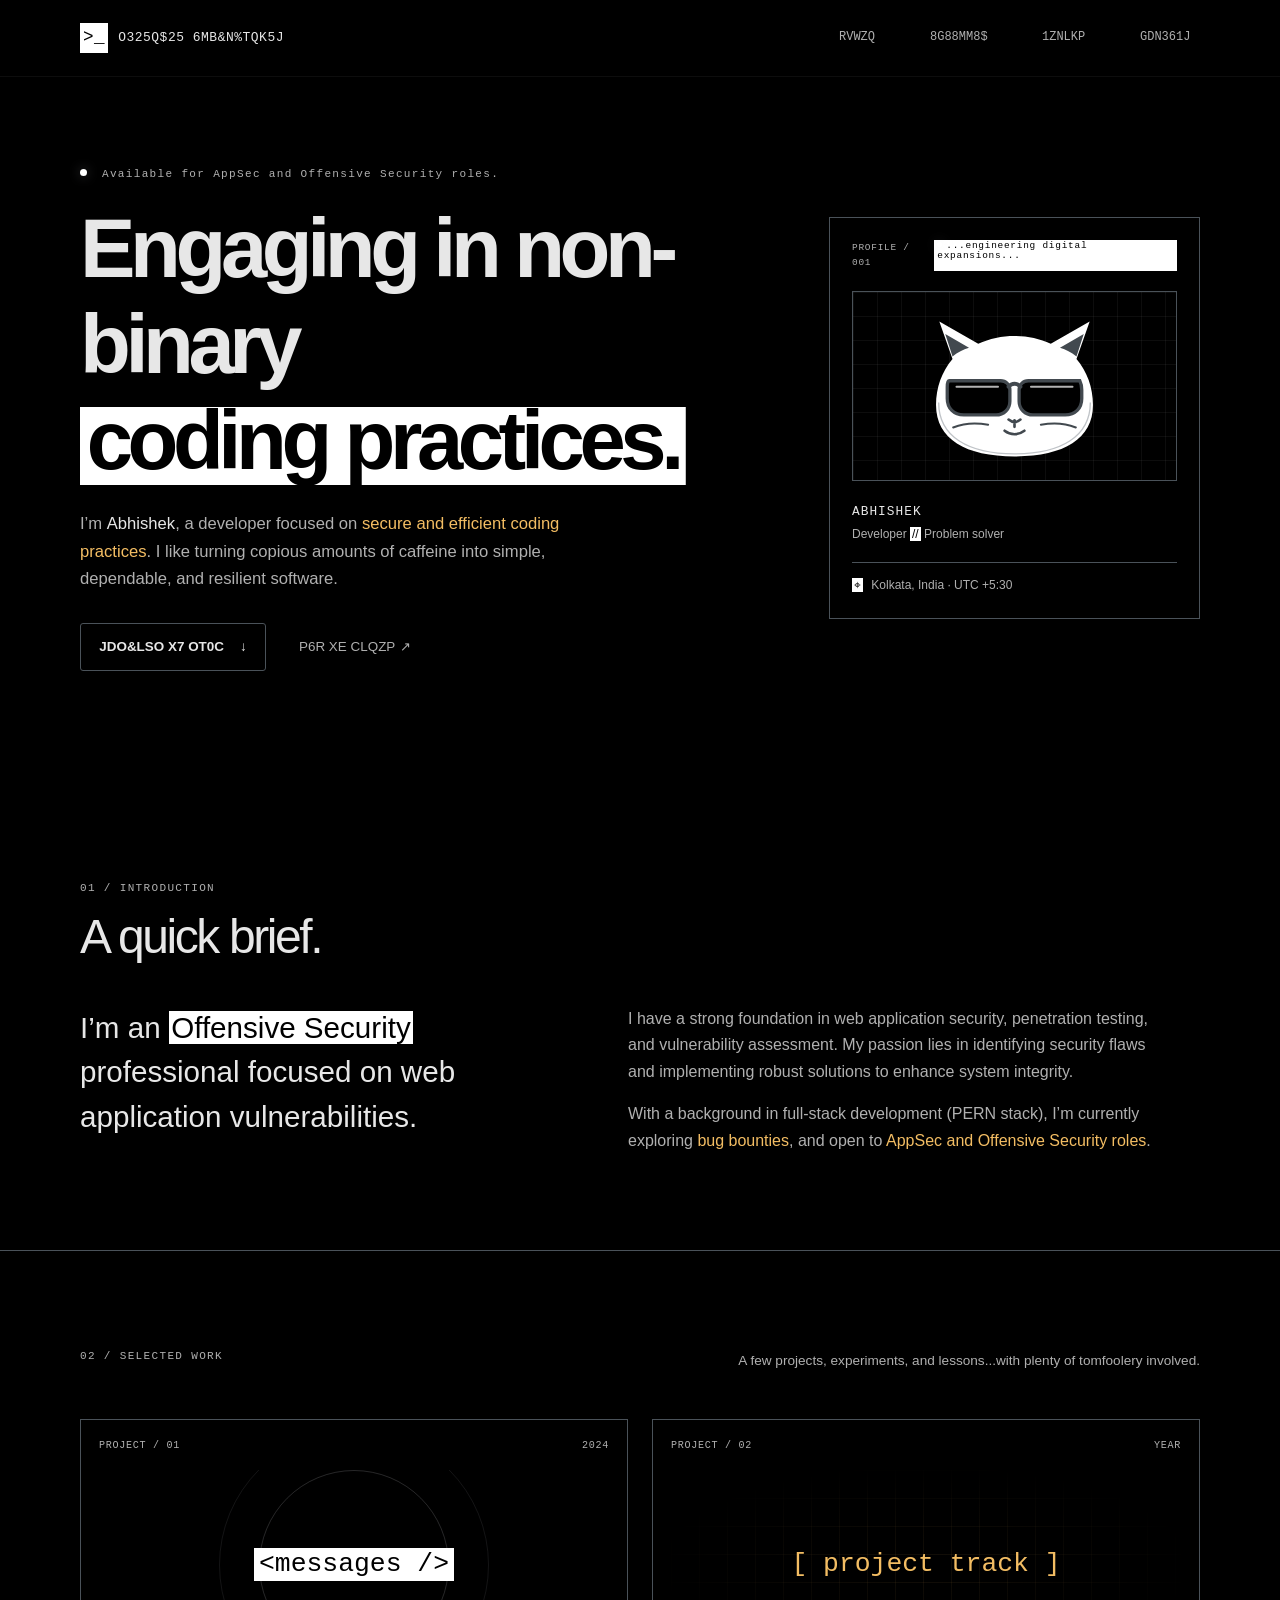
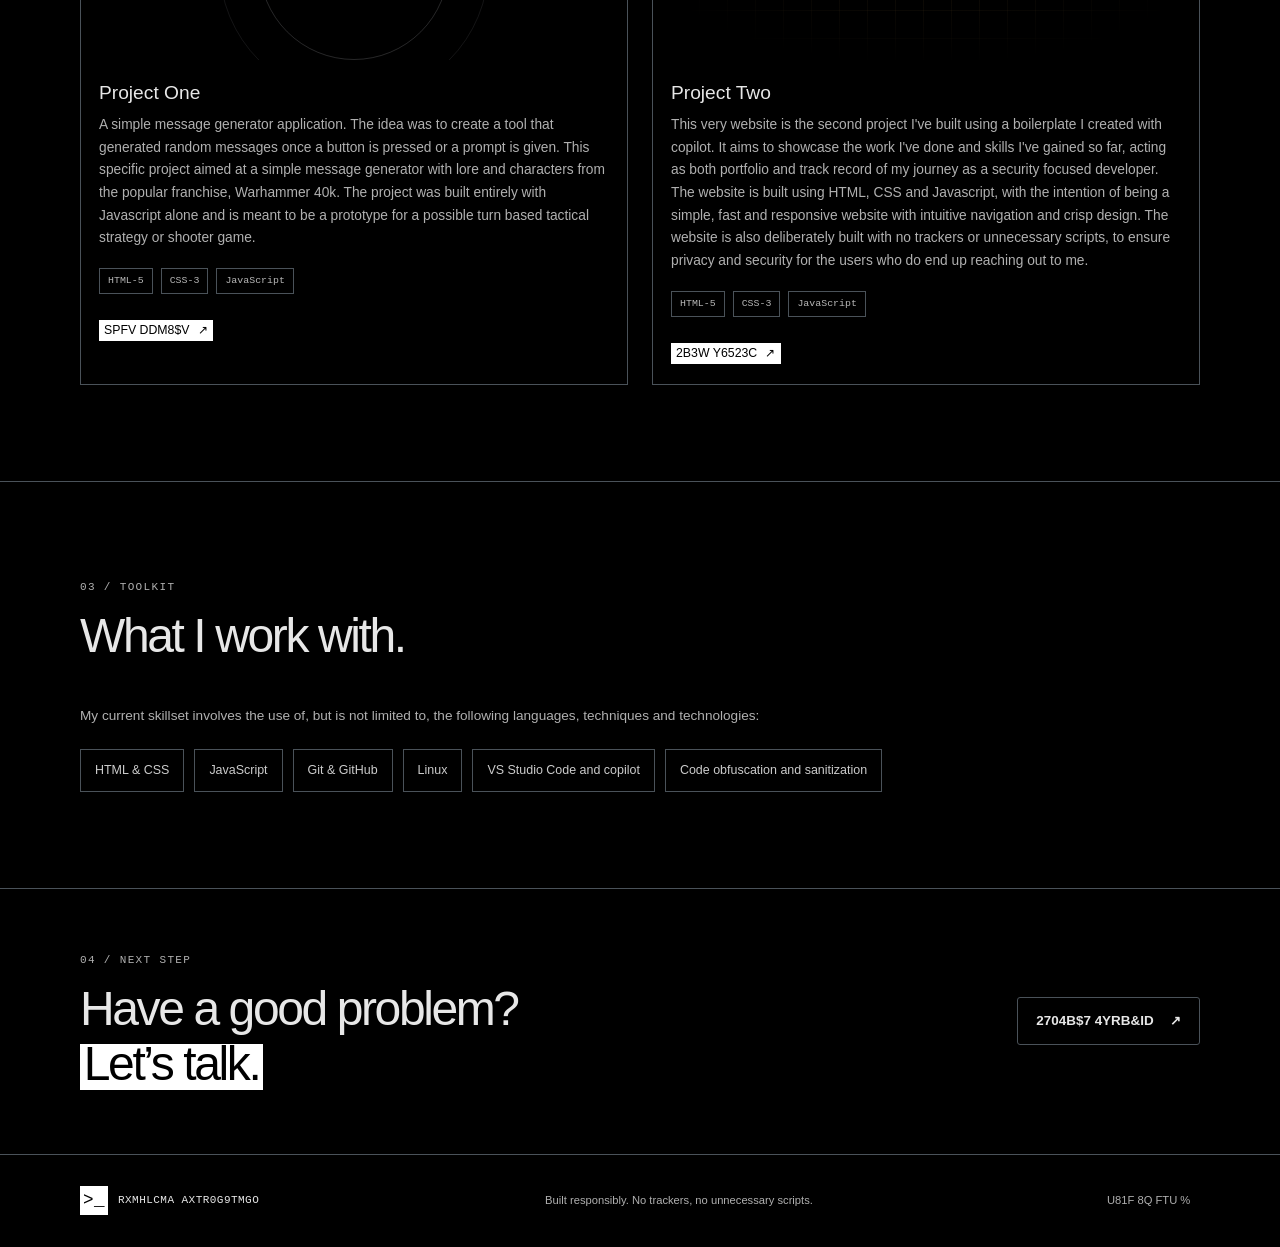
==== index.html @ ec0efe95 "initial commit" ====
<!doctype html>
<html lang="en">
  <head>
    <meta charset="utf-8" />
    <meta name="viewport" content="width=device-width, initial-scale=1" />
    <meta
      name="description"
      content="A portfolio of selected projects, skills, and experience."
    />
    <meta name="theme-color" content="#000000" />
    <title>Abhishek — Developer Portfolio</title>
    <link rel="stylesheet" href="./index.css" />
    <script src="./script.js" defer></script>
  </head>
  <body>
    <a class="skip-link" href="#main">Skip to content</a>

    <header class="site-header">
      <nav class="navigation page-width" aria-label="Main navigation">
        <a class="wordmark" href="./index.html" aria-label="Your Name, home">
          <span class="wordmark-mark" aria-hidden="true">&gt;_</span>
          <span>ABHISHEK CHAKRABORTY</span>
        </a>
        <div class="navigation-links">
          <a data-scramble href="#about">About</a>
          <a data-scramble href="#work">Projects</a>
          <a data-scramble href="#skills">Skills</a>
          <a data-scramble href="./contact.html">Contact</a>
        </div>
      </nav>
    </header>

    <main id="main">
      <section class="hero page-width" aria-labelledby="hero-title">
        <div class="hero-copy">
          <p class="eyebrow"><span class="status-dot"></span> Available for AppSec and Offensive Security roles.</p>
          <h1 id="hero-title">
            Engaging in non-binary<br />
            <span class="accent-text hero-highlight">coding practices.</span>
          </h1>
          <p class="hero-description">
            I’m <strong>Abhishek</strong>, a developer focused on
            <span class="inline-placeholder">secure and efficient coding practices</span>. I like
            turning copious amounts of caffeine into simple, dependable, and resilient software.
          </p>
          <div class="hero-actions">
            <a class="button button-primary" href="#work">Explore my work <span aria-hidden="true">↓</span></a>
            <a class="text-link" href="./contact.html" data-scramble>Get in touch <span aria-hidden="true">↗</span></a>
          </div>
        </div>
        <div class="hero-card" aria-label="Developer profile summary">
          <div class="card-topline">
            <span>PROFILE / 001</span>
            <span class="card-live"><span class="status-dot"></span>...engineering digital expansions...</span>
          </div>
          <div class="profile-glyph">
            <img
              class="profile-cat"
              src="./cat-sunglasses.svg"
              alt="Illustration of a cat wearing sunglasses"
            />
          </div>
          <p class="card-name">ABHISHEK</p>
          <p class="card-role">Developer <span>//</span> Problem solver</p>
          <div class="card-divider"></div>
          <p class="card-location"><span aria-hidden="true">⌖</span> Kolkata, India · UTC +5:30</p>
        </div>
      </section>

      <section id="about" class="section page-width" aria-labelledby="about-title">
        <div class="section-heading">
          <p class="eyebrow">01 / INTRODUCTION</p>
          <h2 id="about-title">A quick brief<span class="accent-text accent-punctuation">.</span></h2>
        </div>
        <div class="about-grid">
          <p class="about-lead">
            I’m an <span class="accent-text">Offensive Security</span> professional focused on web application vulnerabilities.
          </p>
          <div class="about-copy">
            <p>
                I have a strong foundation in web application security, penetration testing, and vulnerability assessment. My passion lies in identifying security flaws and implementing robust solutions to enhance system integrity.
            </p>
            <p>
              With a background in full-stack development (PERN stack), I’m currently exploring <span class="inline-placeholder">bug bounties</span>,
              and open to <span class="inline-placeholder">AppSec and Offensive Security roles</span>.
            </p>
          </div>
        </div>
      </section>

      <section id="work" class="section section-ruled" aria-labelledby="work-title">
        <div class="page-width">
          <div class="section-heading section-heading-row">
            <div>
              <p class="eyebrow">02 / SELECTED WORK</p>
              <h2 id="work-title"><span class="accent-text accent-punctuation"></span></h2>
            </div>
            <p class="section-aside">A few projects, experiments, and lessons...with plenty of tomfoolery involved.</p>
          </div>
          <div class="project-grid">
            <article class="project-card">
              <div class="project-meta"><span>PROJECT / 01</span><span>2024</span></div>
              <div class="project-visual visual-primary" aria-hidden="true">
                <span class="visual-code">&lt;messages /&gt;</span>
                <span class="visual-orbit orbit-one"></span>
                <span class="visual-orbit orbit-two"></span>
              </div>
              <h3>Project One</h3>
              <p>A simple message generator application. The idea was to create a tool that generated random messages once a button is pressed or a prompt is given. This specific project aimed at a simple message generator with lore and characters from
                the popular franchise, Warhammer 40k. The project was built entirely with Javascript alone and is meant to be a prototype for a possible turn based tactical strategy or shooter game.
              </p>
              <ul class="tag-list" aria-label="Technologies used">
                <li>HTML-5</li><li>CSS-3</li><li>JavaScript</li>
              </ul>
              <a class="project-link" href="https://github.com/Abhishek993-10/codecademy-portfolio_project-1" target="_blank" rel="noopener noreferrer">
                View source <span aria-hidden="true">↗</span>
              </a>
            </article>
            <article class="project-card">
              <div class="project-meta"><span>PROJECT / 02</span><span>YEAR</span></div>
              <div class="project-visual visual-amber" aria-hidden="true">
                <span class="visual-code">[ project track ]</span>
                <span class="visual-grid"></span>
              </div>
              <h3>Project Two</h3>
              <p>This very website is the second project I've built using a boilerplate I created with copilot. It aims to showcase the work I've done and skills I've gained so far, acting as both portfolio and track record of my
                journey as a security focused developer. The website is built using HTML, CSS and Javascript, with the intention of being a simple, fast and responsive website with intuitive navigation and crisp design.
                The website is also deliberately built with no trackers or unnecessary scripts, to ensure privacy and security for the users who do end up reaching out to me.
              </p>
              <ul class="tag-list" aria-label="Technologies used">
                <li>HTML-5</li><li>CSS-3</li><li>JavaScript</li>
              </ul>
              <a class="project-link" href="https://github.com/your-handle/project-two" target="_blank" rel="noopener noreferrer">
                View source <span aria-hidden="true">↗</span>
              </a>
            </article>
          </div>
        </div>
      </section>

      <section id="skills" class="section page-width" aria-labelledby="skills-title">
        <div class="section-heading">
          <p class="eyebrow">03 / TOOLKIT</p>
          <h2 id="skills-title">What I work with<span class="accent-text accent-punctuation">.</span></h2>
        </div>
        <p class="skills-intro">My current skillset involves the use of, but is not limited to, the following languages, techniques and technologies:</p>
        <ul class="skill-list">
          <li>HTML &amp; CSS</li>
          <li>JavaScript</li>
          <li>Git &amp; GitHub</li>
          <li>Linux</li>
          <li>VS Studio Code and copilot</li>
          <li>Code obfuscation and sanitization</li>
        </ul>
      </section>

      <section class="contact-banner" aria-labelledby="contact-title">
        <div class="page-width contact-banner-inner">
          <div>
            <p class="eyebrow">04 / NEXT STEP</p>
            <h2 id="contact-title">Have a good problem?<br /><span class="accent-text hero-highlight">Let’s talk.</span></h2>
          </div>
          <a class="button button-primary" href="./contact.html">Contact details <span aria-hidden="true">↗</span></a>
        </div>
      </section>
    </main>

    <footer class="site-footer page-width">
      <a class="wordmark footer-wordmark" href="./index.html"><span class="wordmark-mark" aria-hidden="true">&gt;_</span> ABHISHEK CHAKRABORTY</a>
      <p>Built responsibly. No trackers, no unnecessary scripts.</p>
      <a href="#main" class="back-to-top">Back to top ↑</a>
    </footer>
  </body>
</html>
---- index.css ----
:root {
  color-scheme: dark;
  --background: #000;
  --surface: #000;
  --surface-raised: #000;
  --text: #e7e7e7;
  --muted: #b0b0b0;
  --line: #4a5259;
  --silver-grey: #fff;
  --amber: #f3bd63;
  --mono: "DM Mono", "Courier New", monospace;
  --sans: "DM Sans", "Segoe UI", sans-serif;
}

* {
  box-sizing: border-box;
}

html {
  scroll-behavior: smooth;
  scroll-padding-top: 6rem;
}

body {
  margin: 0;
  background: var(--background);
  color: var(--text);
  font-family: var(--sans);
  line-height: 1.65;
}

a {
  color: inherit;
  transition: color 160ms ease, background-color 160ms ease;
}

a:focus-visible {
  outline: 2px solid var(--silver-grey);
  outline-offset: 5px;
}

.page-width {
  width: min(1120px, calc(100% - 48px));
  margin-inline: auto;
}

.skip-link {
  position: absolute;
  z-index: 5;
  top: 12px;
  left: 12px;
  padding: 8px 12px;
  transform: translateY(-160%);
  border: 1px solid var(--silver-grey);
  background: #000;
  color: #fff;
}

.skip-link:focus {
  transform: translateY(0);
}

.site-header {
  position: sticky;
  z-index: 2;
  top: 0;
  border-bottom: 1px solid rgb(255 255 255 / 5%);
  background: rgb(0 0 0 / 94%);
  backdrop-filter: blur(14px);
}

.navigation {
  display: flex;
  min-height: 76px;
  align-items: center;
  justify-content: space-between;
  gap: 24px;
}

.wordmark,
.navigation-links,
.eyebrow,
.project-meta,
.tag-list,
.contact-option-label,
.card-topline {
  font-family: var(--mono);
}

.wordmark {
  display: inline-flex;
  align-items: center;
  gap: 10px;
  color: var(--text);
  font-size: 0.81rem;
  font-weight: 500;
  letter-spacing: 0.04em;
  text-decoration: none;
}

.wordmark-mark {
  padding-inline: 3px;
  background: var(--silver-grey);
  color: #000;
  font-size: 1.1rem;
}

.navigation-links {
  display: flex;
  align-items: center;
  gap: clamp(16px, 3vw, 36px);
  font-size: 0.75rem;
}

.navigation-links a,
.text-link,
.back-to-top,
.back-link {
  display: inline-flex;
  padding: 6px 9px;
  color: var(--muted);
  text-decoration: none;
  transition: color 160ms ease;
}

.navigation-links a:hover,
.navigation-links a:focus-visible {
  border-radius: 2px;
  background: var(--silver-grey);
  color: #000;
}

.hero {
  position: relative;
  display: grid;
  min-height: 590px;
  grid-template-columns: 1.3fr 0.7fr;
  align-items: center;
  gap: 60px;
  padding-block: 88px 112px;
}

.eyebrow {
  margin: 0 0 18px;
  color: var(--muted);
  font-size: 0.69rem;
  letter-spacing: 0.12em;
}

.status-dot {
  display: inline-block;
  width: 7px;
  height: 7px;
  margin-right: 7px;
  border-radius: 50%;
  background: var(--silver-grey);
  box-shadow: 0 0 12px rgb(192 196 200 / 35%);
  vertical-align: 1px;
}

h1,
h2,
h3,
p {
  margin-top: 0;
}

h1,
h2,
h3 {
  line-height: 1.15;
}

.hero h1,
.contact-page h1 {
  margin-bottom: 22px;
  font-size: clamp(2.9rem, 7vw, 5.2rem);
  font-weight: 600;
  letter-spacing: -0.065em;
}

.accent-text {
  padding-inline: 0.08em;
  background: var(--silver-grey);
  color: #000;
}

.accent-punctuation {
  padding-inline: 0;
  background: transparent;
  color: inherit;
}

.hero-highlight {
  background: linear-gradient(var(--silver-grey), var(--silver-grey)) center /
    100% calc(100% - 0.2em) no-repeat;
}

.hero h1 .accent-text,
.contact-page h1 .accent-text,
.contact-banner h2 .accent-text {
  display: inline-block;
  line-height: 1;
  vertical-align: baseline;
}

.hero h1 .hero-highlight,
.contact-banner h2 .hero-highlight {
  line-height: 1.15;
  background-position: center calc(50% + 0.075em);
}

.hero-description {
  max-width: 530px;
  margin-bottom: 30px;
  color: var(--muted);
  font-size: 1.04rem;
}

.hero-description strong {
  color: var(--text);
  font-weight: 500;
}

.inline-placeholder {
  color: var(--amber);
}

.hero-actions {
  display: flex;
  flex-wrap: wrap;
  align-items: center;
  gap: 24px;
}

.button {
  display: inline-flex;
  min-height: 48px;
  align-items: center;
  justify-content: center;
  gap: 16px;
  padding: 0 18px;
  border: 1px solid transparent;
  border-radius: 3px;
  font-size: 0.84rem;
  font-weight: 600;
  text-decoration: none;
  transition: none;
}

.button-primary {
  border-color: var(--line);
  background: #000;
  color: var(--text);
}

.text-link {
  font-size: 0.84rem;
}

.text-link span {
  margin-left: 5px;
}

.hero-card {
  position: relative;
  overflow: hidden;
  padding: 22px;
  border: 1px solid var(--line);
  background: var(--surface);
  box-shadow: 0 24px 70px rgb(0 0 0 / 18%);
}

.card-topline {
  display: flex;
  justify-content: space-between;
  color: var(--muted);
  font-size: 0.59rem;
  letter-spacing: 0.08em;
}

.card-live {
  padding: 1px 3px;
  background: var(--silver-grey);
  color: #000;
  line-height: 1.1;
}

.card-live .status-dot {
  width: 5px;
  height: 5px;
  margin-right: 4px;
}

.profile-glyph {
  position: relative;
  isolation: isolate;
  display: flex;
  height: 190px;
  align-items: center;
  justify-content: center;
  margin-block: 20px;
  border: 1px solid var(--line);
  background:
    linear-gradient(rgb(255 255 255 / 5%) 1px, transparent 1px),
    linear-gradient(90deg, rgb(255 255 255 / 5%) 1px, transparent 1px);
  background-size: 24px 24px;
}

.profile-cat {
  width: min(72%, 240px);
  max-height: 84%;
  object-fit: contain;
}

.profile-glyph::before {
  position: absolute;
  z-index: 1;
  inset: 0;
  background: repeating-linear-gradient(
    to bottom,
    transparent 0 16px,
    rgb(255 255 255 / 55%) 17px 19px,
    transparent 20px 34px
  );
  content: "";
  opacity: 0;
  pointer-events: none;
}

.profile-glyph:hover::before {
  animation: profile-scan 320ms steps(2, end) infinite;
}

.profile-glyph:hover .profile-cat {
  animation: profile-cat-glitch 180ms steps(2, end) infinite;
  filter: drop-shadow(-3px 0 rgb(243 189 99 / 80%))
    drop-shadow(3px 0 rgb(255 255 255 / 75%));
}

@keyframes profile-scan {
  0% {
    clip-path: inset(8% 0 76%);
    opacity: 0.7;
    transform: translateX(-3px);
  }

  50% {
    clip-path: inset(58% 0 18%);
    opacity: 0.4;
    transform: translateX(3px);
  }

  100% {
    clip-path: inset(35% 0 42%);
    opacity: 0.65;
    transform: translateX(-1px);
  }
}

@keyframes profile-cat-glitch {
  0%,
  100% {
    transform: translate(0);
  }

  50% {
    transform: translate(3px, -1px) skewX(-2deg);
  }
}

.card-name {
  margin-bottom: 3px;
  font-family: var(--mono);
  font-size: 0.8rem;
  letter-spacing: 0.08em;
}

.card-role,
.card-location {
  margin-bottom: 0;
  color: var(--muted);
  font-size: 0.75rem;
}

.card-role span {
  padding-inline: 2px;
  background: var(--silver-grey);
  color: #000;
  line-height: 1;
}

.card-divider {
  height: 1px;
  margin-block: 17px 13px;
  background: var(--line);
}

.card-location span {
  margin-right: 5px;
  padding-inline: 2px;
  background: var(--silver-grey);
  color: #000;
  line-height: 1;
}

.hero-index {
  position: absolute;
  bottom: 40px;
  left: 0;
  color: #737373;
  font-family: var(--mono);
  font-size: 0.62rem;
  letter-spacing: 0.1em;
}

.section {
  padding-block: 96px;
}

.section-ruled {
  border-block: 1px solid var(--line);
  background: #000;
}

.section-heading {
  margin-bottom: 42px;
}

.section-heading .eyebrow {
  margin-bottom: 12px;
}

.section-heading h2,
.contact-banner h2 {
  margin-bottom: 0;
  font-size: clamp(2rem, 4vw, 3rem);
  font-weight: 500;
  letter-spacing: -0.05em;
}

.about-grid {
  display: grid;
  grid-template-columns: 0.9fr 1.1fr;
  gap: 80px;
}

.about-lead {
  max-width: 420px;
  margin-bottom: 0;
  font-size: clamp(1.35rem, 2.5vw, 1.85rem);
  line-height: 1.5;
}

.about-copy {
  max-width: 540px;
  color: var(--muted);
}

.about-copy p:last-child {
  margin-bottom: 0;
}

.section-heading-row {
  display: flex;
  align-items: end;
  justify-content: space-between;
  gap: 24px;
}

.section-aside,
.skills-intro {
  margin-bottom: 5px;
  color: var(--muted);
  font-size: 0.85rem;
}

.project-grid {
  display: grid;
  grid-template-columns: repeat(2, minmax(0, 1fr));
  gap: 24px;
}

.project-card {
  padding: 18px;
  border: 1px solid var(--line);
  background: var(--surface);
  transition: border-color 180ms ease, transform 180ms ease;
}

.project-card:hover {
  transform: translateY(-3px);
  border-color: #69747c;
}

.project-meta {
  display: flex;
  justify-content: space-between;
  margin-bottom: 15px;
  color: var(--muted);
  font-size: 0.63rem;
  letter-spacing: 0.07em;
}

.project-visual {
  position: relative;
  display: grid;
  overflow: hidden;
  height: 190px;
  place-items: center;
  margin-bottom: 22px;
  background: #000;
}

.visual-primary {
  background: #000;
}

.visual-amber {
  background: #000;
}

.visual-code {
  position: relative;
  z-index: 1;
  padding: 2px 5px;
  background: var(--silver-grey);
  color: #000;
  font-family: var(--mono);
  font-size: clamp(1.1rem, 3vw, 1.65rem);
  line-height: 1.1;
}

.visual-amber .visual-code {
  padding: 0;
  background: transparent;
  color: var(--amber);
}

.visual-orbit {
  position: absolute;
  width: 190px;
  height: 190px;
  border: 1px solid rgb(192 196 200 / 20%);
  border-radius: 50%;
}

.orbit-two {
  width: 270px;
  height: 270px;
  border-color: rgb(192 196 200 / 10%);
}

.visual-grid {
  position: absolute;
  inset: 0;
  background-image: linear-gradient(rgb(243 189 99 / 8%) 1px, transparent 1px),
    linear-gradient(90deg, rgb(243 189 99 / 8%) 1px, transparent 1px);
  background-size: 28px 28px;
  mask-image: radial-gradient(ellipse, black, transparent 75%);
}

.project-card h3 {
  margin-bottom: 10px;
  font-size: 1.2rem;
  font-weight: 500;
}

.project-card > p {
  min-height: 52px;
  margin-bottom: 18px;
  color: var(--muted);
  font-size: 0.86rem;
}

.tag-list,
.skill-list {
  display: flex;
  flex-wrap: wrap;
  gap: 8px;
  padding: 0;
  list-style: none;
}

.tag-list {
  margin: 0 0 22px;
}

.tag-list li {
  padding: 4px 8px;
  border: 1px solid var(--line);
  color: #b7b7b7;
  font-size: 0.62rem;
}

.project-link {
  display: inline-flex;
  gap: 8px;
  padding: 3px 5px;
  background: var(--silver-grey);
  color: #000;
  font-size: 0.77rem;
  line-height: 1.2;
  text-decoration: none;
}

.project-link:hover {
  text-decoration: none;
}

.skills-intro {
  margin-bottom: 22px;
}

.skill-list {
  gap: 10px;
  margin: 0;
}

.skill-list li {
  padding: 10px 14px;
  border: 1px solid var(--line);
  background: var(--surface);
  color: #cccccc;
  font-size: 0.78rem;
}

.contact-banner {
  padding-block: 62px;
  border-block: 1px solid var(--line);
  background: #000;
}

.contact-banner-inner {
  display: flex;
  align-items: center;
  justify-content: space-between;
  gap: 24px;
}

.contact-banner .eyebrow {
  margin-bottom: 12px;
}

.site-footer {
  display: flex;
  min-height: 92px;
  align-items: center;
  justify-content: space-between;
  gap: 20px;
  color: var(--muted);
}

.site-footer p {
  margin: 0;
  font-size: 0.7rem;
}

.footer-wordmark {
  font-size: 0.69rem;
}

.back-to-top {
  font-size: 0.7rem;
}

.contact-page {
  min-height: calc(100vh - 169px);
  padding-block: clamp(70px, 12vh, 130px);
}

.contact-page h1 {
  margin-bottom: 24px;
}

.contact-intro {
  max-width: 610px;
  margin-bottom: 42px;
  color: var(--muted);
  font-size: 1rem;
}

.contact-options {
  display: grid;
  max-width: 700px;
  grid-template-columns: repeat(2, minmax(0, 1fr));
  gap: 14px;
}

.contact-option {
  display: flex;
  min-height: 115px;
  flex-direction: column;
  justify-content: space-between;
  padding: 18px;
  border: 1px solid var(--line);
  background: var(--surface);
  text-decoration: none;
  transition: none;
}

.contact-option-label {
  color: var(--muted);
  font-size: 0.61rem;
  letter-spacing: 0.08em;
}

.contact-option-value {
  display: flex;
  align-items: center;
  justify-content: space-between;
  padding: 2px 5px;
  background: var(--silver-grey);
  color: #000;
  font-size: 1.1rem;
  line-height: 1.2;
}

.privacy-note {
  max-width: 700px;
  margin-block: 20px 34px;
  color: var(--muted);
  font-size: 0.75rem;
}

.back-link {
  display: inline-flex;
  gap: 8px;
  padding: 5px 8px;
  font-size: 0.8rem;
}

.navigation-links a {
  border-radius: 2px;
}

@media (max-width: 760px) {
  .hero {
    min-height: auto;
    grid-template-columns: 1fr;
    gap: 42px;
    padding-block: 80px 100px;
  }

  .hero-card {
    max-width: 430px;
  }

  .about-grid {
    grid-template-columns: 1fr;
    gap: 24px;
  }

  .section-heading-row {
    display: block;
  }

  .section-aside {
    margin-top: 16px;
  }
}

@media (max-width: 540px) {
  .page-width {
    width: min(100% - 32px, 1120px);
  }

  .navigation {
    min-height: 68px;
    align-items: flex-start;
    flex-direction: column;
    justify-content: center;
    gap: 8px;
    padding-block: 12px;
  }

  .navigation-links {
    width: 100%;
    justify-content: space-between;
    gap: 10px;
    font-size: 0.68rem;
  }

  .hero {
    padding-top: 62px;
  }

  .hero h1,
  .contact-page h1 {
    font-size: clamp(2.55rem, 12vw, 3.8rem);
  }

  .section {
    padding-block: 70px;
  }

  .project-grid,
  .contact-options {
    grid-template-columns: 1fr;
  }

  .project-card > p {
    min-height: 0;
  }

  .contact-banner-inner {
    align-items: flex-start;
    flex-direction: column;
  }

  .site-footer {
    min-height: 120px;
    flex-wrap: wrap;
    justify-content: space-between;
    padding-block: 22px;
  }

  .site-footer p {
    order: 1;
    width: 100%;
  }
}

@media (prefers-reduced-motion: reduce) {
  *,
  *::before,
  *::after {
    scroll-behavior: auto !important;
    transition-duration: 0.01ms !important;
    animation-duration: 0.01ms !important;
    animation-iteration-count: 1 !important;
  }

  .profile-glyph:hover::before,
  .profile-glyph:hover .profile-cat {
    animation: none;
    filter: none;
  }
}
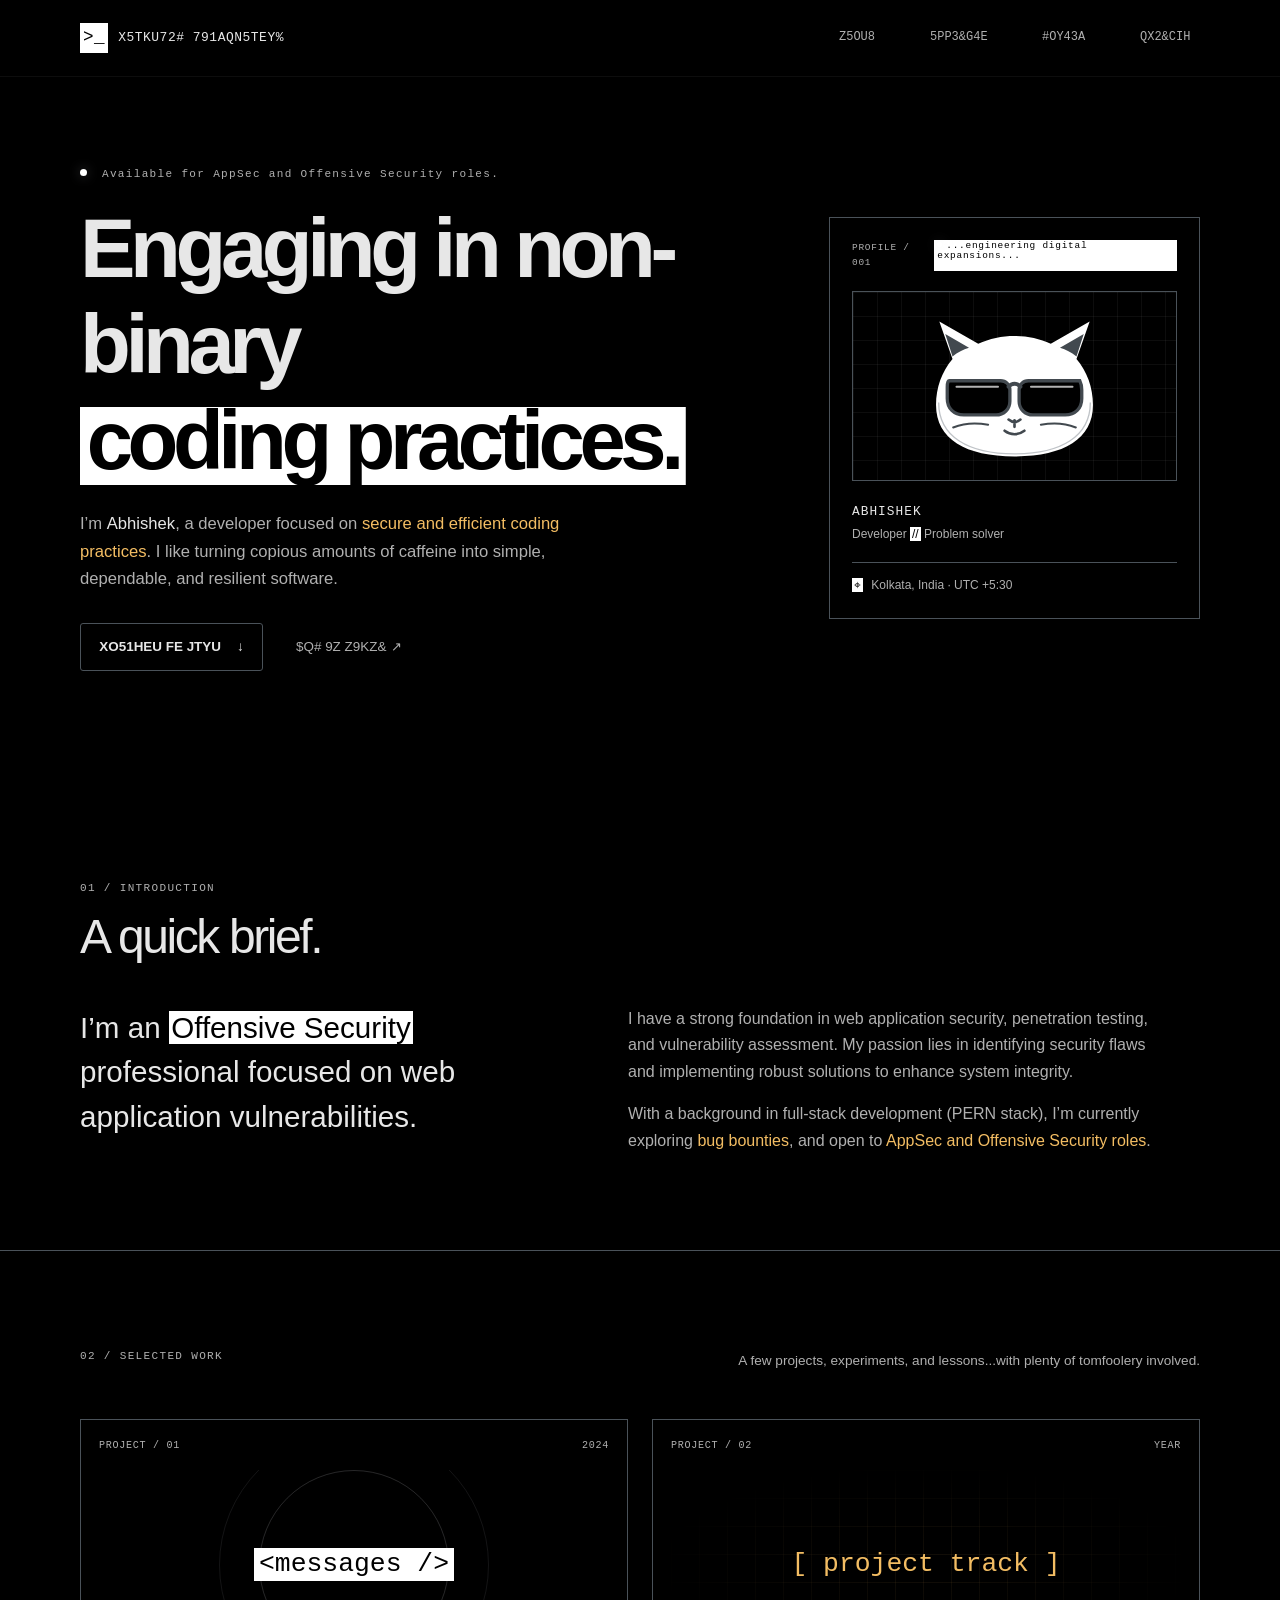
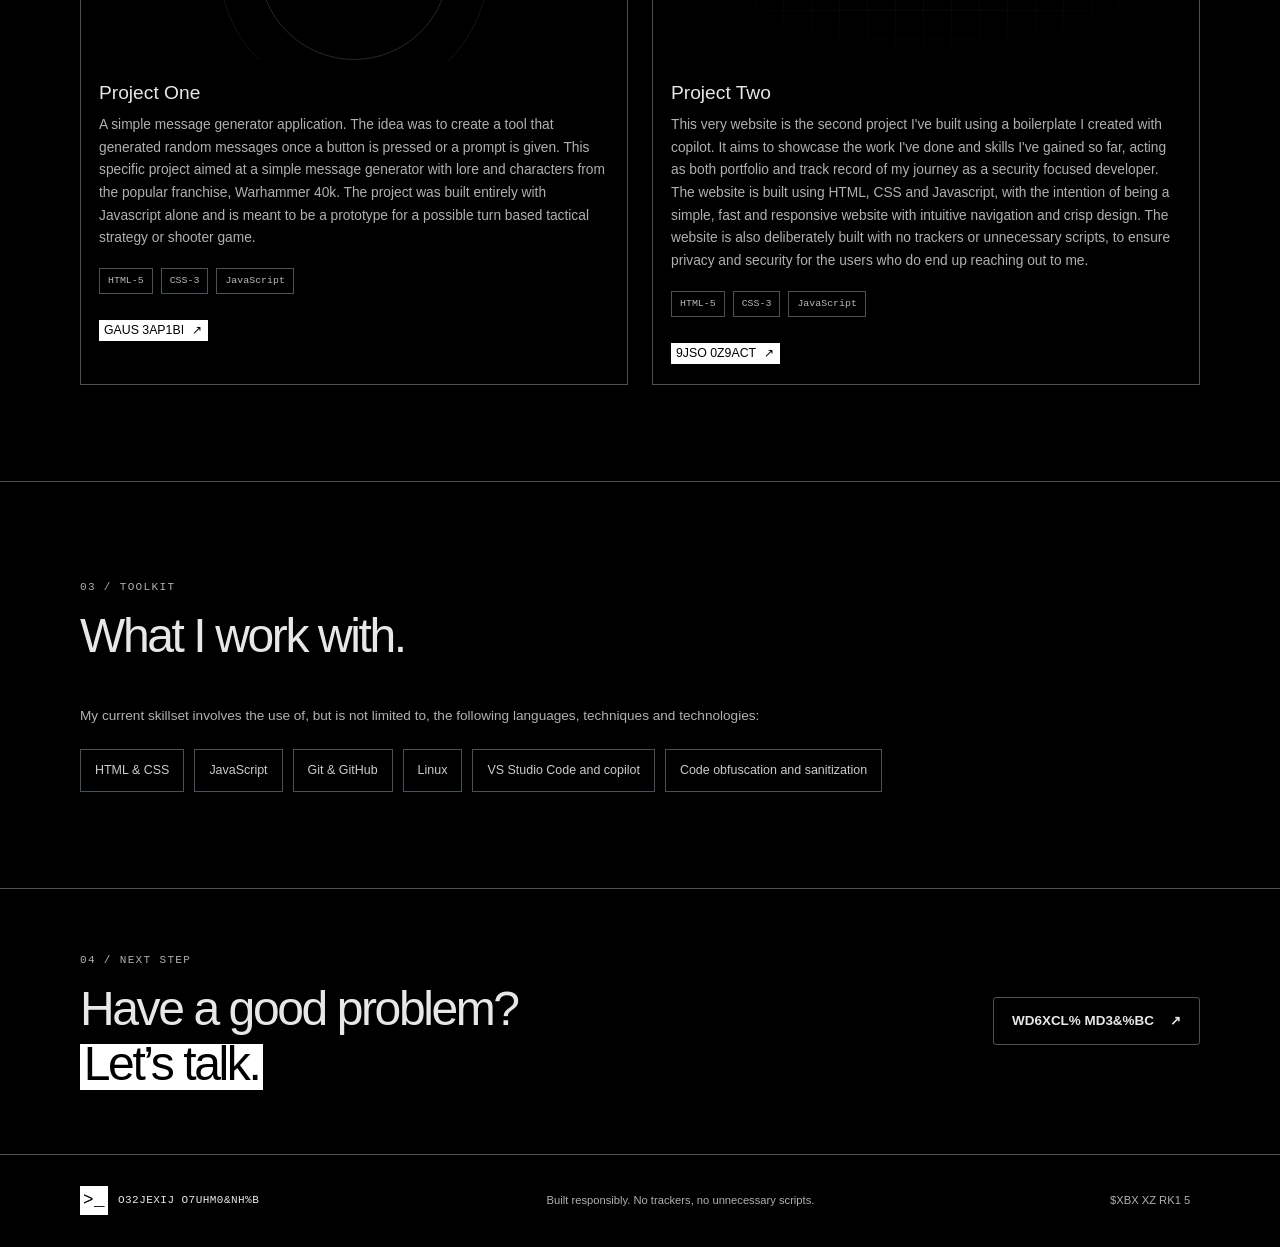
==== commit ec1c2da8: "added github URL to project 2" ====
--- a/index.html
+++ b/index.html
@@ -130,7 +130,7 @@
               <ul class="tag-list" aria-label="Technologies used">
                 <li>HTML-5</li><li>CSS-3</li><li>JavaScript</li>
               </ul>
-              <a class="project-link" href="https://github.com/your-handle/project-two" target="_blank" rel="noopener noreferrer">
+              <a class="project-link" href="https://github.com/Abhishek993-10/abhishek993-10.github.io" target="_blank" rel="noopener noreferrer">
                 View source <span aria-hidden="true">↗</span>
               </a>
             </article>
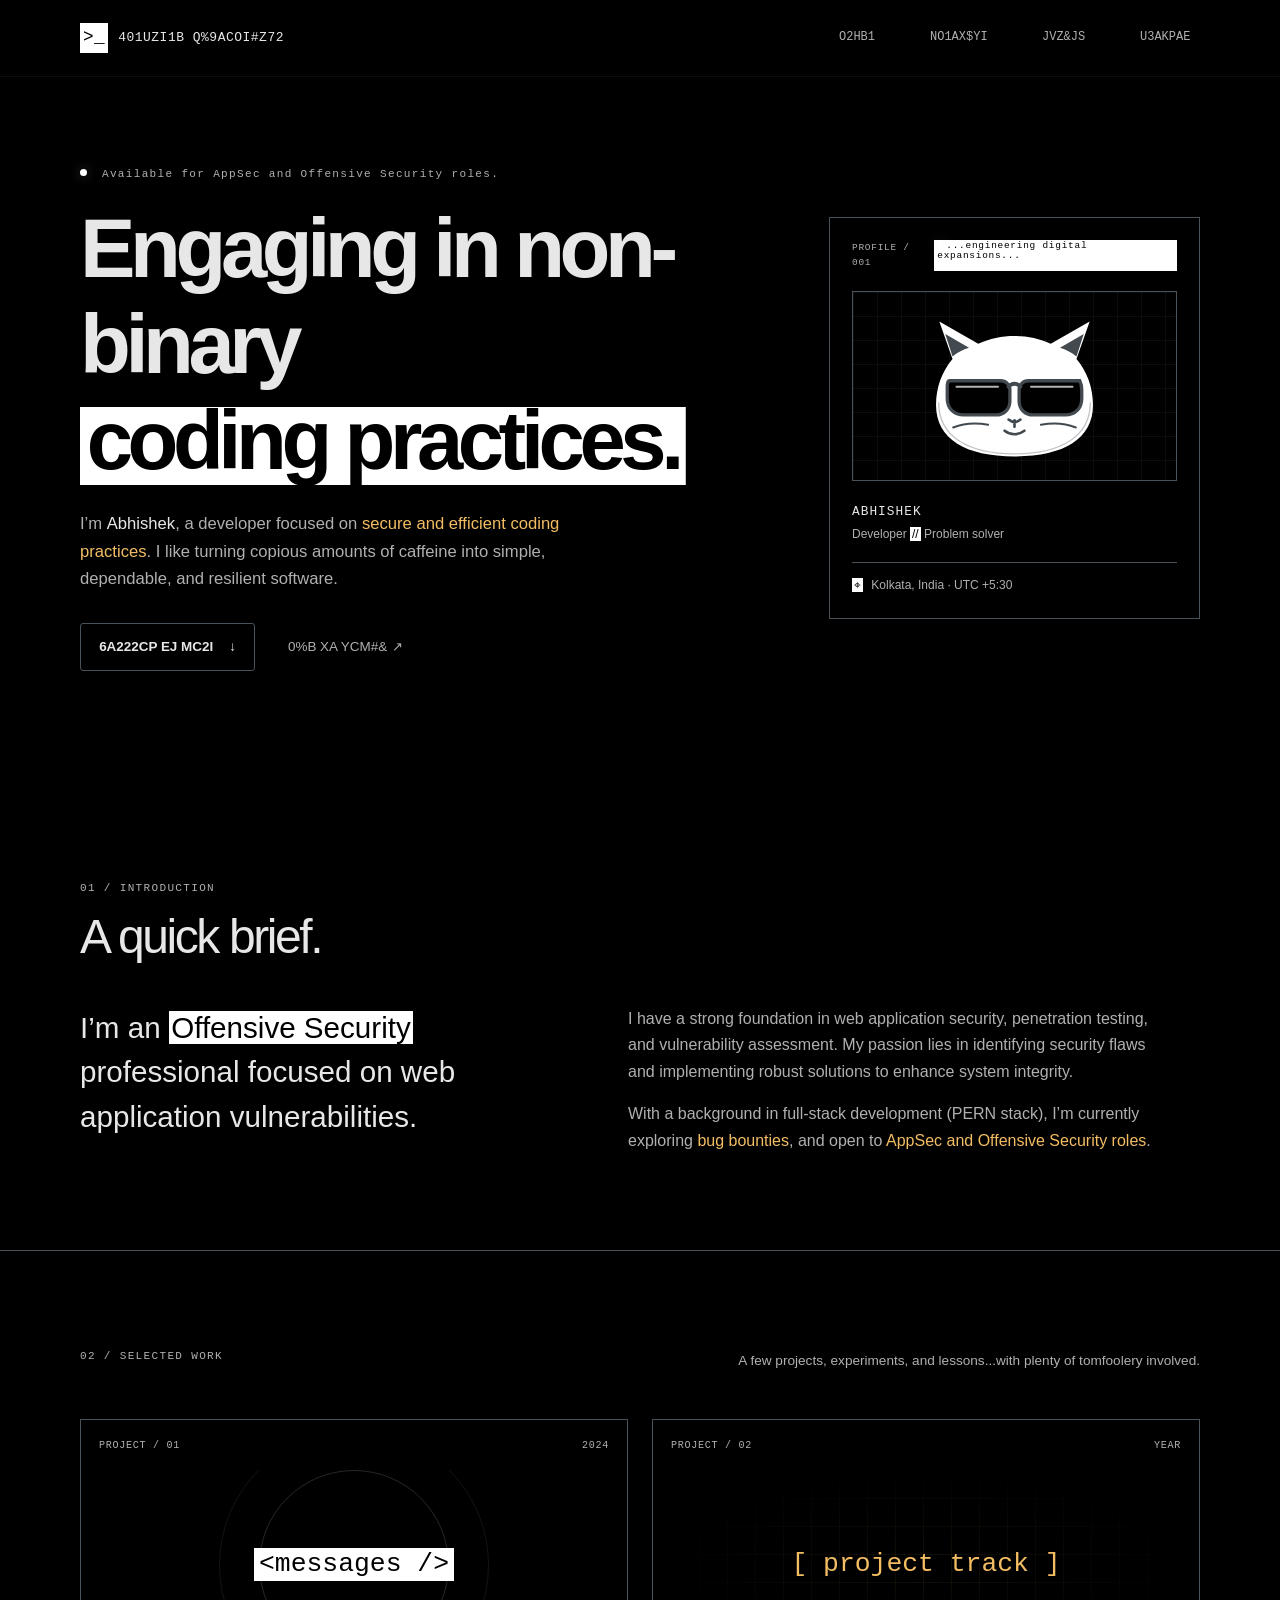
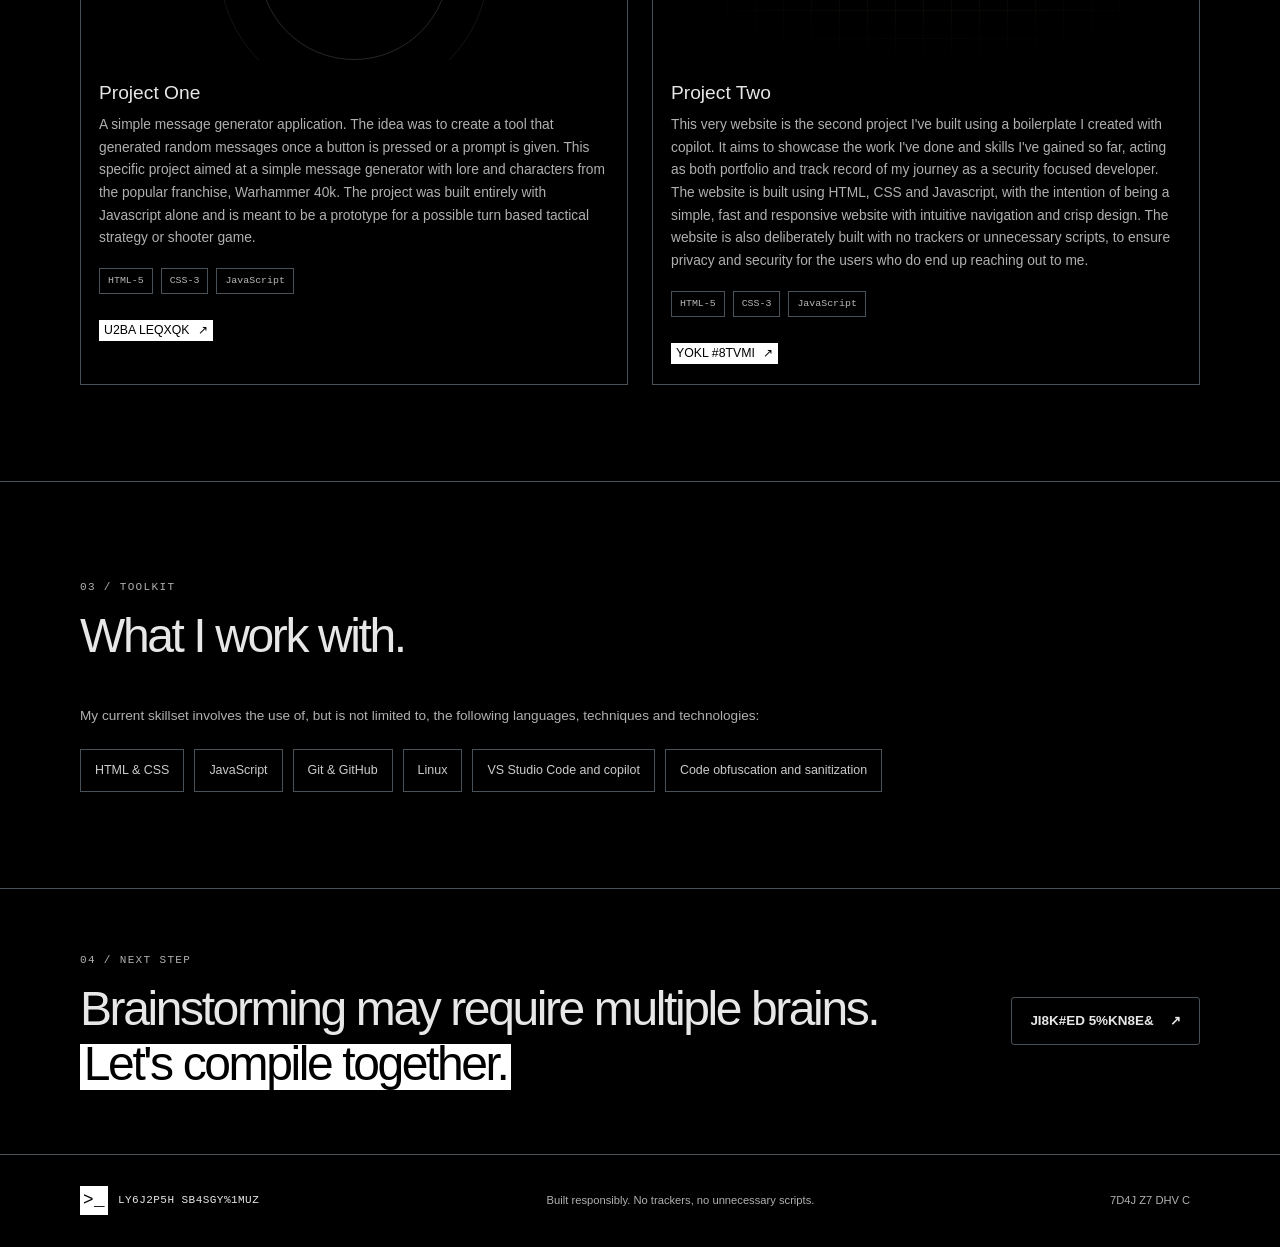
==== commit 05296fdf: "changed wording in section 4" ====
--- a/index.html
+++ b/index.html
@@ -158,7 +158,7 @@
         <div class="page-width contact-banner-inner">
           <div>
             <p class="eyebrow">04 / NEXT STEP</p>
-            <h2 id="contact-title">Have a good problem?<br /><span class="accent-text hero-highlight">Let’s talk.</span></h2>
+            <h2 id="contact-title">Brainstorming may require multiple brains.<br /><span class="accent-text hero-highlight">Let's compile together.</span></h2>
           </div>
           <a class="button button-primary" href="./contact.html">Contact details <span aria-hidden="true">↗</span></a>
         </div>
